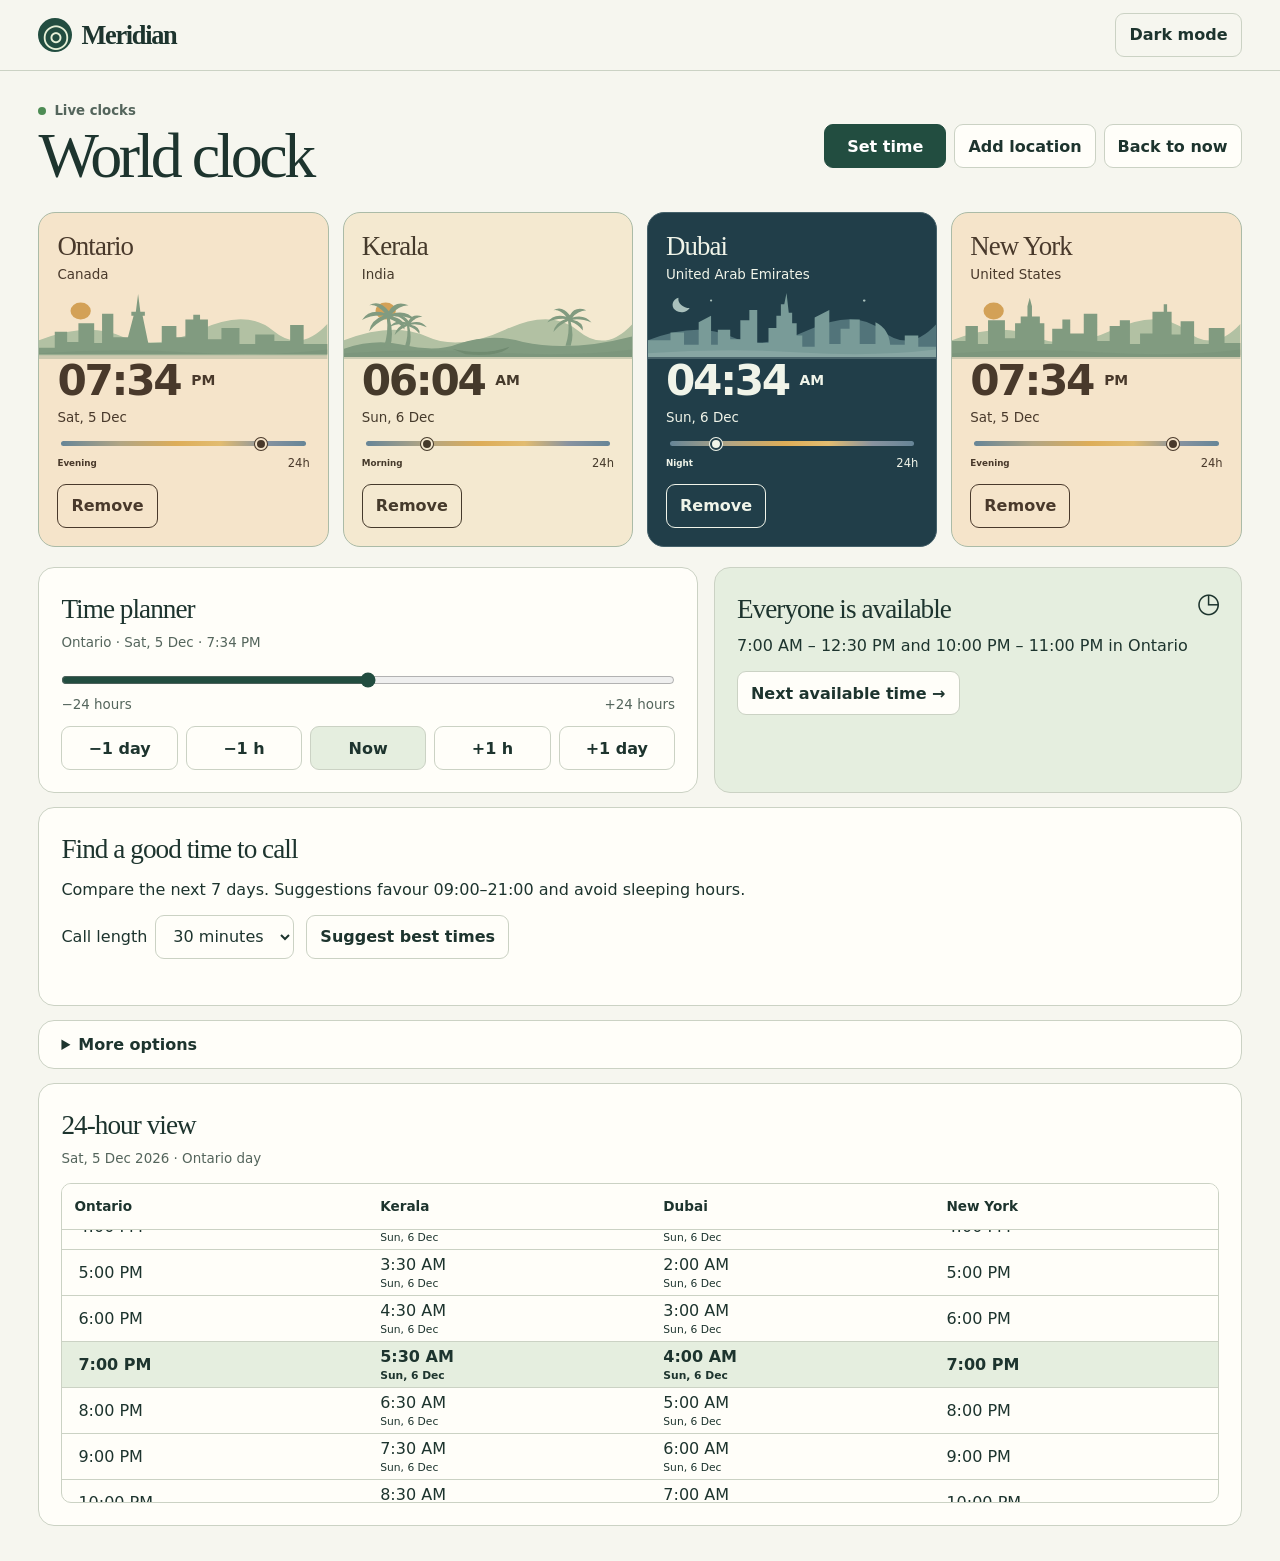
==== flexible/index.html @ 46a0be01 "Publish flexible world clock with locations and call suggestions" ====
<!doctype html>
<html lang="en"><head><meta charset="utf-8"><meta name="viewport" content="width=device-width, initial-scale=1"><meta name="theme-color" content="#183e38"><title>Meridian · Family world clock</title>
<link rel="manifest" href="./manifest.json"><link rel="icon" href="./icons/192.png"><link rel="apple-touch-icon" href="./icons/180.png"><link rel="stylesheet" href="./style.css"><script defer src="./time.js"></script><script defer src="./scenery.js"></script><script defer src="./app.js"></script></head>
<body><header><div class="wrap mast"><div class="brand"><span class="globe" aria-hidden="true">◎</span> Meridian</div><button id="theme" class="soft">Dark mode</button></div></header>
<main class="wrap"><section aria-labelledby="title"><div class="intro"><div><div class="status"><i></i><span id="state">Live clocks</span></div><h1 id="title">World clock</h1></div><div class="topActions"><button class="primary" id="set">Set time</button><button id="addCity">Add location</button><button id="backNow">Back to now</button></div></div><div class="cards" id="cards"></div><p id="dst" class="notice" hidden></p></section>
<div class="panels"><section class="box"><h2>Time planner</h2><p class="sub" id="basis"></p><label class="sr" for="slide">Adjust time up to 24 hours either way</label><input type="range" id="slide" min="-1440" max="1440" step="1" value="0"><div class="ends"><span>−24 hours</span><span>+24 hours</span></div><div class="steps" id="steps"></div></section>
<section class="box available"><div class="eyemark" aria-hidden="true">◷</div><h2>Everyone is available</h2><p id="windows"></p><button id="next">Next available time <span aria-hidden="true">→</span></button></section></div>
<section class="box suggestions"><h2>Find a good time to call</h2><p>Compare the next 7 days. Suggestions favour 09:00–21:00 and avoid sleeping hours.</p><label>Call length <select id="duration"><option value="30">30 minutes</option><option value="60">1 hour</option><option value="120">2 hours</option></select></label><button id="suggest">Suggest best times</button><div id="suggestions" aria-live="polite"></div></section><details class="box more"><summary>More options</summary><div class="options"><label>Availability range<select id="range"><option value="awake">Awake · 07:00–23:00</option><option value="comfortable">Comfortable · 09:00–21:00</option><option value="work">Work hours · 09:00–17:00</option></select></label><label><input type="checkbox" id="format"> 24-hour clock</label><label><input type="checkbox" id="large"> Large text</label><button id="copy">Copy all times</button><button id="share">Copy time link</button><button id="cal">Add to calendar</button></div></details>
<section class="box schedule"><h2>24-hour view</h2><p class="sub" id="tableDate"></p><div class="scroll" tabindex="0" aria-label="Scrollable hourly comparison"><table><thead><tr id="tableHead"></tr></thead><tbody id="rows"></tbody></table></div></section></main>
<dialog id="dlg"><form id="form"><h2>Set the time</h2><label>Place<select id="city"></select></label><label>Local date<input id="date" type="date" required min="1900-01-01" max="2099-12-31"></label><label>Local time<input id="time" type="time" required step="60"></label><label id="repeat" hidden>Repeated hour<select id="occ"><option value="0">First occurrence</option><option value="1">Second occurrence</option></select></label><p id="err" role="status"></p><div class="actions"><button type="button" id="cancel">Cancel</button><button class="primary">Set time</button></div></form></dialog><div id="toast" role="status"></div><dialog id="fallback"><label>Copy this text<textarea id="manual" readonly></textarea></label><button id="closeCopy">Close</button></dialog><dialog id="cityDialog"><h2>Add a location</h2><label>Search city or time zone<input type="search" id="searchCity" placeholder="London, Tokyo, Vancouver…" autocomplete="off"></label><div id="cityResults"></div><p>Your choices are saved on this device. Up to 12 locations.</p><button id="closeCities">Close</button></dialog></body></html>
---- flexible/style.css ----
*{box-sizing:border-box} :root{color-scheme:light;--bg:#f6f6ef;--surface:#fffef9;--ink:#1d342e;--muted:#54655c;--line:#cbd2c4;--green:#224d40;--on:#fff;--mint:#e5eedf;--focus:#a94800;--size:16px}
:root[data-dark]{color-scheme:dark;--bg:#15201f;--surface:#1e2c29;--ink:#eef4e9;--muted:#b8c8bc;--line:#52625a;--green:#b4dbbd;--on:#163427;--mint:#293a30;--focus:#ffb766}
body{margin:0;background:var(--bg);color:var(--ink);font:var(--size)/1.45 system-ui,-apple-system,sans-serif}button,input,select,textarea{font:inherit;color:inherit}button,select,input:not([type=checkbox]),summary,.options label{min-height:44px}button,select,input:not([type=range]):not([type=checkbox]),textarea{border:1px solid var(--line);border-radius:9px;background:var(--surface);padding:8px 13px}button,summary,select{cursor:pointer}button{font-weight:620;transition:background .15s,transform .15s}button:active{transform:translateY(1px)}button:hover{box-shadow:inset 0 0 0 1px currentColor}button:disabled{opacity:.65;cursor:default}.primary{background:var(--green);color:var(--on);border-color:var(--green);padding-inline:22px}.primary b{margin-left:10px}button:focus-visible,input:focus-visible,select:focus-visible,summary:focus-visible,[tabindex]:focus-visible,textarea:focus-visible{outline:3px solid var(--focus);outline-offset:2px}.wrap{width:min(1256px,94%);margin:auto}header{border-bottom:1px solid var(--line)}.mast,.intro,.actions,.ends{display:flex;align-items:center;justify-content:space-between}.mast{min-height:70px}.brand{font:600 1.65em Georgia,serif;letter-spacing:-.05em;display:flex;gap:9px;align-items:center}.globe{display:grid;place-items:center;width:34px;height:34px;border-radius:50%;background:#224d40;color:#e6f0d7;font:32px/1 Georgia}.soft{background:transparent}.intro{padding:30px 0 20px}.status{display:flex;align-items:center;gap:8px;font-size:.83em;color:var(--muted);font-weight:650}.status i{width:8px;height:8px;background:#4d8c54;border-radius:50%}body.planning .status i{background:#ad711b}h1,h2,h3,p{margin:0}h1,h2,h3{font-family:Georgia,'Times New Roman',serif;font-weight:500}h1{font-size:clamp(2.3em,5vw,4.2em);line-height:1.12;letter-spacing:-.055em}h2{font-size:1.7em;letter-spacing:-.035em}h3{font-size:1.68em;letter-spacing:-.035em;line-height:1.17}.cards{display:grid;grid-template-columns:repeat(4,minmax(0,1fr));gap:14px}.clock{--fg:#263b30;--tint:#eef0d9;position:relative;isolation:isolate;overflow:hidden;background:var(--tint);color:var(--fg);border:1px solid #abbba7;border-radius:17px;padding:18px}.clock[data-phase=night]{--tint:#213e49;--fg:#f0f4e9;border-color:#45616a}.clock[data-phase=dusk]{--tint:#f5e4ca;--fg:#49392b}.clock[data-phase=dawn]{--tint:#f4e9d0;--fg:#453a2b}.country,.date,.barlabel,.sub,.ends{font-size:.84em}.country{margin-top:3px}.phase{font-size:.76em;font-weight:650}.landscape{height:66px;margin:8px -18px 0;position:relative}.landscape svg{width:100%;height:100%;display:block}.digits{display:flex;align-items:center;font:550 clamp(1.8em,3.3vw,3.1em)/1.06 system-ui;font-variant-numeric:tabular-nums;letter-spacing:-.055em;white-space:nowrap}.digits button{color:inherit;font:inherit;letter-spacing:inherit;border:0;background:transparent;border-radius:5px;padding:0;min-width:44px;touch-action:none;user-select:none;-webkit-user-select:none}.digits .period{font:650 .33em/1 system-ui;letter-spacing:0;margin-left:1px}.date{font-variant-numeric:tabular-nums;margin-top:4px}.bar{position:relative;height:5px;margin:14px 4px 9px;border-radius:4px;background:linear-gradient(90deg,#668597,#b1a584 24%,#ddad58 47%,#e2bc70 65%,#8893a0 83%,#668597)}.bar:after{content:'';position:absolute;left:var(--pos);top:50%;width:8px;height:8px;border:2px solid var(--tint);border-radius:100%;background:var(--fg);transform:translate(-50%,-50%);box-shadow:0 0 0 1px var(--fg)}.barlabel{display:flex;justify-content:space-between;align-items:center;font-size:.72em}.panels{display:grid;grid-template-columns:1.25fr 1fr;gap:16px;margin:20px 0 14px}.box,dialog{padding:22px;border-radius:16px;border:1px solid var(--line);background:var(--surface);color:var(--ink)}.sub,.ends{color:var(--muted)}.sub{margin-top:4px}.available{background:var(--mint);position:relative}.eyemark{position:absolute;right:20px;top:15px;font-size:1.7em}.available h2{padding-right:30px}.available p{margin:5px 0 14px}.steps,.options,.actions{display:flex;gap:8px;flex-wrap:wrap}.steps button{flex:1;padding-inline:5px}.steps button:nth-child(3){background:var(--mint)}input[type=range]{display:block;width:100%;margin:5px 0 -7px;accent-color:var(--green)}.ends{margin-bottom:12px}.more{padding:0 22px}.more summary{padding-block:12px;font-weight:650}.options{align-items:center;padding:12px 0 20px}.options label{display:flex;align-items:center;gap:6px}.options label:first-child{flex-wrap:wrap}.options input{width:21px;height:21px;accent-color:var(--green)}.schedule{margin:14px 0 35px}.scroll{max-height:320px;overflow:auto;margin-top:14px;border:1px solid var(--line);border-radius:10px}table{width:100%;border-collapse:separate;border-spacing:0;font-variant-numeric:tabular-nums;text-align:left}td,th{padding:0 12px;height:46px;border-bottom:1px solid var(--line)}th{position:sticky;top:0;background:var(--surface);font-size:.85em}tr.selected{background:var(--mint);font-weight:700}tbody tr{cursor:pointer}td button{font:inherit;background:transparent;border:none;padding:0 4px}td small{display:block;font-size:.67em}dialog{width:min(390px,94vw);max-height:92dvh}dialog::backdrop{background:#132c2780}dialog label{display:grid;gap:4px;margin:12px 0;font-weight:600}dialog input,dialog select{width:100%;min-width:0}.actions{justify-content:flex-end;margin-top:16px}#err,.notice{color:var(--ink);background:var(--mint)}.notice{padding:10px;margin-top:10px;border-radius:8px}#toast:not(:empty){position:fixed;bottom:16px;left:50%;transform:translateX(-50%);background:var(--green);color:var(--on);padding:10px 18px;border-radius:10px;z-index:4}.sr{position:absolute;clip-path:inset(50%);width:1px;height:1px;overflow:hidden}[hidden]{display:none!important}:root[data-large]{--size:20px}:root[data-large] button,:root[data-large] summary,:root[data-large] select{min-height:52px}:root[data-large] .cards{grid-template-columns:repeat(auto-fit,minmax(min(250px,100%),1fr))}:root[data-large] .digits{font-size:2.9em}
@media(max-width:880px){.cards{grid-template-columns:repeat(2,minmax(0,1fr))}.panels{grid-template-columns:1fr 1fr}.clock{padding:14px}.landscape{margin-inline:-14px}.digits{font-size:2.4em}}
@media(max-width:620px){.wrap{width:calc(100% - 24px)}.mast{min-height:53px}.brand{font-size:1.45em}.intro{padding:13px 0}.cards{gap:8px}.clock{border-radius:12px;padding:10px}.country{font-size:.74em}.landscape{height:37px;margin:3px -10px 0}.digits{font-size:1.85em}.digits button{min-width:44px}.digits .period{font-size:.4em}.date{font-size:.75em}.bar{margin:8px 4px}.barlabel{font-size:.65em}h3{font-size:1.48em}.panels{grid-template-columns:1fr;gap:10px;margin:12px 0}.box{padding:15px}.more{padding:0 15px}.steps{gap:4px}td,th{padding:0 4px;font-size:.82em}td button{min-width:44px}.options{align-items:stretch;flex-direction:column}.scroll{max-height:260px}}
@media(prefers-reduced-motion:reduce){*,*::before,*::after{transition:none!important;scroll-behavior:auto!important}}


.topActions{display:flex;gap:8px;flex-wrap:wrap;justify-content:flex-end}.remove{margin-top:12px;background:transparent!important;color:inherit;border-color:currentColor}.suggestions{margin:14px 0}.suggestions p{margin:8px 0 14px}.suggestions label{display:inline-flex;gap:8px;align-items:center;margin-right:12px}#suggestions,#cityResults{display:grid;gap:8px;margin:12px 0}#suggestions button{text-align:left;line-height:1.6}#cityResults{max-height:45vh;overflow:auto}#cityResults button{text-align:left}table{min-width:520px}.cards{grid-template-columns:repeat(auto-fit,minmax(min(260px,100%),1fr))}@media(max-width:620px){.cards{grid-template-columns:repeat(2,minmax(0,1fr))}.intro{gap:8px}.topActions{max-width:50%}.topActions button{width:100%}.clock h3{overflow-wrap:anywhere}}
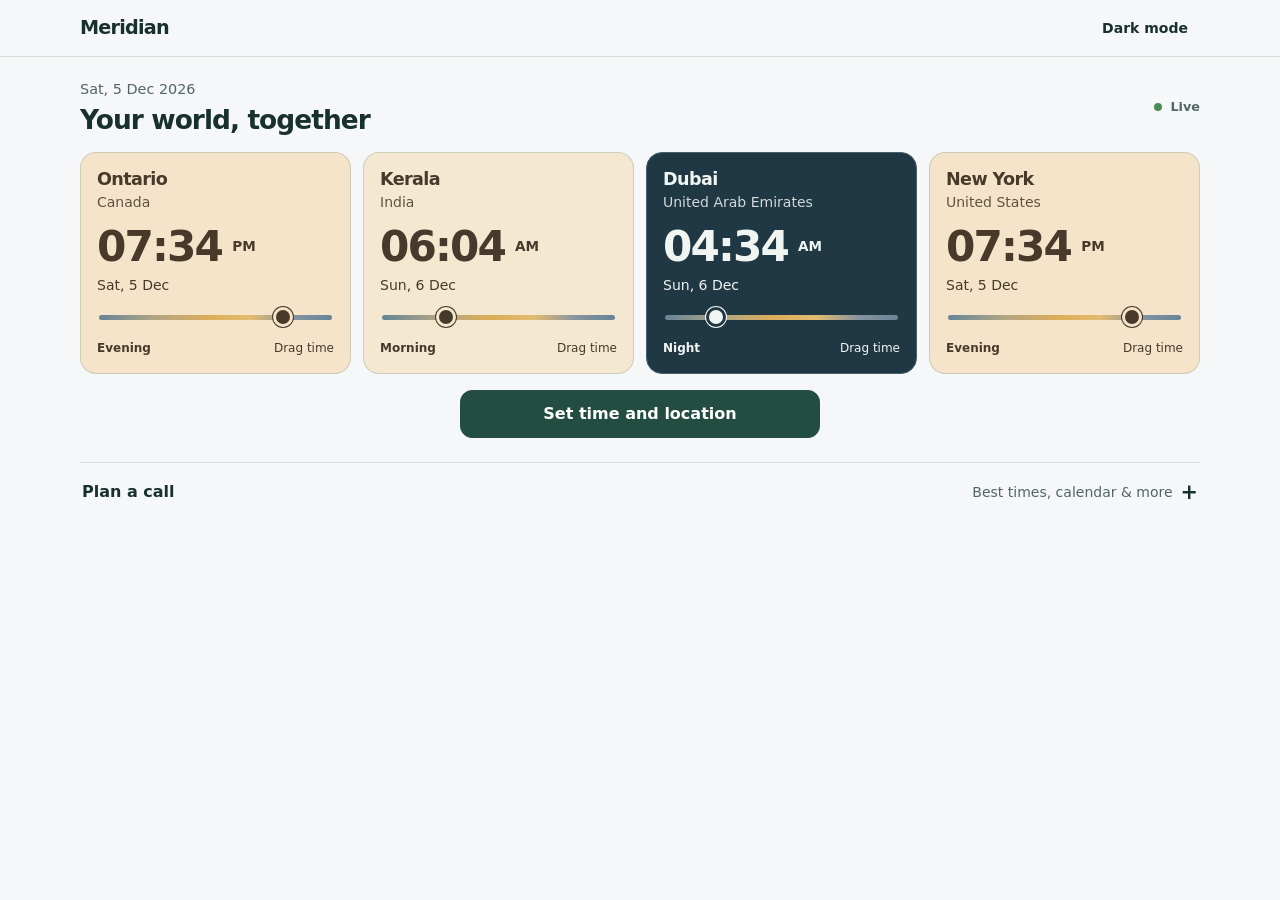
==== commit 6a4994b9: "Simplify mobile home screen with date, compact clocks and unified settings" ====
--- a/flexible/index.html
+++ b/flexible/index.html
@@ -1,10 +1,10 @@
 <!doctype html>
-<html lang="en"><head><meta charset="utf-8"><meta name="viewport" content="width=device-width, initial-scale=1"><meta name="theme-color" content="#183e38"><title>Meridian · Family world clock</title>
+<html lang="en"><head><meta charset="utf-8"><meta name="viewport" content="width=device-width, initial-scale=1"><meta name="theme-color" content="#183e38"><title>Meridian · World clock</title>
 <link rel="manifest" href="./manifest.json"><link rel="icon" href="./icons/192.png"><link rel="apple-touch-icon" href="./icons/180.png"><link rel="stylesheet" href="./style.css"><script defer src="./time.js"></script><script defer src="./scenery.js"></script><script defer src="./app.js"></script></head>
-<body><header><div class="wrap mast"><div class="brand"><span class="globe" aria-hidden="true">◎</span> Meridian</div><button id="theme" class="soft">Dark mode</button></div></header>
-<main class="wrap"><section aria-labelledby="title"><div class="intro"><div><div class="status"><i></i><span id="state">Live clocks</span></div><h1 id="title">World clock</h1></div><div class="topActions"><button class="primary" id="set">Set time</button><button id="addCity">Add location</button><button id="backNow">Back to now</button></div></div><div class="cards" id="cards"></div><p id="dst" class="notice" hidden></p></section>
-<div class="panels"><section class="box"><h2>Time planner</h2><p class="sub" id="basis"></p><label class="sr" for="slide">Adjust time up to 24 hours either way</label><input type="range" id="slide" min="-1440" max="1440" step="1" value="0"><div class="ends"><span>−24 hours</span><span>+24 hours</span></div><div class="steps" id="steps"></div></section>
-<section class="box available"><div class="eyemark" aria-hidden="true">◷</div><h2>Everyone is available</h2><p id="windows"></p><button id="next">Next available time <span aria-hidden="true">→</span></button></section></div>
+<body><header><div class="wrap mast"><div class="brand">Meridian</div><button id="theme" class="soft">Dark mode</button></div></header>
+<main class="wrap"><section aria-labelledby="title"><div class="intro"><div><p class="front-date" id="frontDate"></p><h1 id="title">Your world, together</h1></div><div class="status"><i></i><span id="state">Live clocks</span></div></div><div class="cards" id="cards"></div><button class="primary set-main" id="set">Set time and location</button><p id="dst" class="notice" hidden></p></section>
+<details class="planner" id="planner"><summary>Plan a call <span>Best times, calendar &amp; more</span></summary><div class="planner-content"><div class="planner-now"><button id="backNow">Back to now</button></div><div class="panels"><section class="box"><h2>Time planner</h2><p class="sub" id="basis"></p><label class="sr" for="slide">Adjust time up to 24 hours either way</label><input type="range" id="slide" min="-1440" max="1440" step="1" value="0"><div class="ends"><span>−24 hours</span><span>+24 hours</span></div><div class="steps" id="steps"></div></section>
+<section class="box available"><h2>Everyone is available</h2><p id="windows"></p><button id="next">Next available time</button></section></div>
 <section class="box suggestions"><h2>Find a good time to call</h2><p>Compare the next 7 days. Suggestions favour 09:00–21:00 and avoid sleeping hours.</p><label>Call length <select id="duration"><option value="30">30 minutes</option><option value="60">1 hour</option><option value="120">2 hours</option></select></label><button id="suggest">Suggest best times</button><div id="suggestions" aria-live="polite"></div></section><details class="box more"><summary>More options</summary><div class="options"><label>Availability range<select id="range"><option value="awake">Awake · 07:00–23:00</option><option value="comfortable">Comfortable · 09:00–21:00</option><option value="work">Work hours · 09:00–17:00</option></select></label><label><input type="checkbox" id="format"> 24-hour clock</label><label><input type="checkbox" id="large"> Large text</label><button id="copy">Copy all times</button><button id="share">Copy time link</button><button id="cal">Add to calendar</button></div></details>
-<section class="box schedule"><h2>24-hour view</h2><p class="sub" id="tableDate"></p><div class="scroll" tabindex="0" aria-label="Scrollable hourly comparison"><table><thead><tr id="tableHead"></tr></thead><tbody id="rows"></tbody></table></div></section></main>
-<dialog id="dlg"><form id="form"><h2>Set the time</h2><label>Place<select id="city"></select></label><label>Local date<input id="date" type="date" required min="1900-01-01" max="2099-12-31"></label><label>Local time<input id="time" type="time" required step="60"></label><label id="repeat" hidden>Repeated hour<select id="occ"><option value="0">First occurrence</option><option value="1">Second occurrence</option></select></label><p id="err" role="status"></p><div class="actions"><button type="button" id="cancel">Cancel</button><button class="primary">Set time</button></div></form></dialog><div id="toast" role="status"></div><dialog id="fallback"><label>Copy this text<textarea id="manual" readonly></textarea></label><button id="closeCopy">Close</button></dialog><dialog id="cityDialog"><h2>Add a location</h2><label>Search city or time zone<input type="search" id="searchCity" placeholder="London, Tokyo, Vancouver…" autocomplete="off"></label><div id="cityResults"></div><p>Your choices are saved on this device. Up to 12 locations.</p><button id="closeCities">Close</button></dialog></body></html>
+<section class="box schedule"><h2>24-hour view</h2><p class="sub" id="tableDate"></p><div class="scroll" tabindex="0" aria-label="Scrollable hourly comparison"><table><thead><tr id="tableHead"></tr></thead><tbody id="rows"></tbody></table></div></section></div></details></main>
+<dialog id="dlg"><form id="form"><h2>Set time and location</h2><label>Place<select id="city"></select></label><label>Local date<input id="date" type="date" required min="1900-01-01" max="2099-12-31"></label><label>Local time<input id="time" type="time" required step="60"></label><label id="repeat" hidden>Repeated hour<select id="occ"><option value="0">First occurrence</option><option value="1">Second occurrence</option></select></label><p id="err" role="status"></p><details class="manage"><summary>Manage locations</summary><div id="locationList"></div><button type="button" id="addCity">Add location</button></details><div class="actions"><button type="button" id="cancel">Cancel</button><button class="primary">Set time</button></div></form></dialog><div id="toast" role="status"></div><dialog id="fallback"><label>Copy this text<textarea id="manual" readonly></textarea></label><button id="closeCopy">Close</button></dialog><dialog id="cityDialog"><h2>Add a location</h2><label>Search city or time zone<input type="search" id="searchCity" placeholder="London, Tokyo, Vancouver…" autocomplete="off"></label><div id="cityResults"></div><p>Your choices are saved on this device. Up to 12 locations.</p><button id="closeCities">Close</button></dialog></body></html>
--- a/flexible/style.css
+++ b/flexible/style.css
@@ -6,4 +6,14 @@
 @media(prefers-reduced-motion:reduce){*,*::before,*::after{transition:none!important;scroll-behavior:auto!important}}
 
 
-.topActions{display:flex;gap:8px;flex-wrap:wrap;justify-content:flex-end}.remove{margin-top:12px;background:transparent!important;color:inherit;border-color:currentColor}.suggestions{margin:14px 0}.suggestions p{margin:8px 0 14px}.suggestions label{display:inline-flex;gap:8px;align-items:center;margin-right:12px}#suggestions,#cityResults{display:grid;gap:8px;margin:12px 0}#suggestions button{text-align:left;line-height:1.6}#cityResults{max-height:45vh;overflow:auto}#cityResults button{text-align:left}table{min-width:520px}.cards{grid-template-columns:repeat(auto-fit,minmax(min(260px,100%),1fr))}@media(max-width:620px){.cards{grid-template-columns:repeat(2,minmax(0,1fr))}.intro{gap:8px}.topActions{max-width:50%}.topActions button{width:100%}.clock h3{overflow-wrap:anywhere}}+.topActions{display:flex;gap:8px;flex-wrap:wrap;justify-content:flex-end}.remove{margin-top:12px;background:transparent!important;color:inherit;border-color:currentColor}.suggestions{margin:14px 0}.suggestions p{margin:8px 0 14px}.suggestions label{display:inline-flex;gap:8px;align-items:center;margin-right:12px}#suggestions,#cityResults{display:grid;gap:8px;margin:12px 0}#suggestions button{text-align:left;line-height:1.6}#cityResults{max-height:45vh;overflow:auto}#cityResults button{text-align:left}table{min-width:520px}.cards{grid-template-columns:repeat(auto-fit,minmax(min(260px,100%),1fr))}@media(max-width:620px){.cards{grid-template-columns:repeat(2,minmax(0,1fr))}.intro{gap:8px}.topActions{max-width:50%}.topActions button{width:100%}.clock h3{overflow-wrap:anywhere}}
+.bar.interactive{height:44px;margin:2px 4px;background:none;isolation:isolate;overflow:visible}.bar.interactive:before{content:'';position:absolute;left:0;right:0;top:20px;height:5px;border-radius:4px;background:linear-gradient(90deg,#668597,#b1a584 24%,#ddad58 47%,#e2bc70 65%,#8893a0 83%,#668597);z-index:-1}.bar.interactive:after{display:none}input.city-scrub[type=range]{appearance:none;-webkit-appearance:none;width:100%;height:44px;min-height:44px;margin:0;padding:0;border:0;border-radius:0;background:transparent;cursor:ew-resize;touch-action:none;display:block;color:inherit}input.city-scrub::-webkit-slider-runnable-track{height:5px;background:transparent}input.city-scrub::-moz-range-track{height:5px;background:transparent}input.city-scrub::-webkit-slider-thumb{-webkit-appearance:none;width:20px;height:20px;margin-top:-7.5px;border-radius:50%;background:var(--fg);border:3px solid var(--tint);box-shadow:0 0 0 1px var(--fg)}input.city-scrub::-moz-range-thumb{width:14px;height:14px;border-radius:50%;background:var(--fg);border:3px solid var(--tint);box-shadow:0 0 0 1px var(--fg)}
+
+input.city-scrub:focus-visible{outline:3px solid var(--focus);outline-offset:1px;border-radius:8px}input.city-scrub:active{cursor:grabbing}.clock{contain:layout style}.digits button{font-variant-numeric:tabular-nums}.barlabel{gap:8px;min-height:20px}.barlabel span:last-child{text-align:right}.scroll{overscroll-behavior:contain;scrollbar-gutter:stable}button,input,select{-webkit-tap-highlight-color:transparent}.clock .remove{min-height:44px}.suggestions button{overflow-wrap:anywhere}@media(prefers-reduced-motion:no-preference){dialog[open]{animation:appear .12s ease-out}@keyframes appear{from{opacity:0;transform:translateY(4px)}to{opacity:1;transform:translateY(0)}}}
+
+/* Compact mobile-first clock view */
+:root{--bg:#f5f7f9;--surface:#fff;--ink:#18312e;--muted:#536662;--line:#d6e0dc;--mint:#e9f1ed}:root[data-dark]{--bg:#101b1b;--surface:#192827;--ink:#eff6f2;--muted:#b6c7c0;--line:#405650;--mint:#263c33}
+.wrap{width:min(1120px,calc(100% - 32px))}.mast{min-height:56px}.brand{font:700 1.2rem/1.2 system-ui;letter-spacing:-.04em}.mast button{font-size:.875rem;background:transparent;padding:6px 12px;border:0}.intro{padding:22px 0 16px;gap:14px;align-items:center}.front-date{font-size:.9rem;color:var(--muted);font-variant-numeric:tabular-nums;margin-bottom:4px}h1,h2,h3{font-family:system-ui,-apple-system,sans-serif;font-weight:650;letter-spacing:-.035em}h1{font-size:1.65rem;line-height:1.2}h2{font-size:1.2rem}h3{font-size:1.1rem;line-height:1.2}.status{font-size:.8rem;flex-shrink:0}.cards{grid-template-columns:repeat(4,minmax(0,1fr));gap:12px}.clock{padding:16px;border-radius:16px;border-color:#9aaa9b70;box-shadow:none}.clock[data-phase=day]{--tint:#edf3e8;--fg:#223f31}.clock[data-phase=night]{--tint:#203843;--fg:#f0f5f2}.country{font-size:.875rem;margin:2px 0 12px;opacity:.85}.landscape{display:none}.digits{font:600 clamp(2rem,3.3vw,2.75rem)/1.08 system-ui;letter-spacing:-.045em}.digits button{min-width:44px;min-height:44px}.digits .period{font-size:.85rem;min-width:44px;margin-left:0;letter-spacing:0}.date{font-size:.875rem;margin:5px 0 0}.bar.interactive{margin:0 2px;height:44px}.barlabel{font-size:.75rem;min-height:18px;line-height:1.3}.barlabel .phase{font-size:inherit}.set-main{display:block;width:min(100%,360px);margin:16px auto 0;min-height:48px;border-radius:12px}.planner{margin:24px 0 32px;border-top:1px solid var(--line)}.planner>summary{padding:14px 2px;display:flex;justify-content:space-between;align-items:center;gap:8px;font-weight:650;list-style:none;min-height:56px}.planner>summary:after{content:'+';font-size:1.3rem;order:2}.planner[open]>summary:after{content:'−'}.planner>summary span{font-size:.875rem;color:var(--muted);font-weight:400;margin-left:auto}.planner-content{padding-top:4px}.planner-now{text-align:right}.planner-now button{font-size:.875rem}.panels{margin-top:12px}.box{padding:18px;border-radius:12px}.more{padding:0 18px}.available h2{padding-right:0}.suggestions p{font-size:.9rem;color:var(--muted)}dialog{width:min(430px,94vw);border-radius:18px;padding:22px;overflow-y:auto}.manage{border-top:1px solid var(--line);margin-top:16px;padding-top:4px}.manage summary{padding:12px 0;font-weight:600}.location-item{display:flex;align-items:center;justify-content:space-between;gap:12px;border-bottom:1px solid var(--line);padding:4px 0}.location-item .remove{margin:0;font-size:.875rem;border:0;min-height:44px}.manage #addCity{width:100%;margin-top:10px}.schedule{margin-bottom:0}.notice{font-size:.875rem}
+@media(max-width:880px){.cards{grid-template-columns:repeat(2,minmax(0,1fr))}.panels{grid-template-columns:1fr 1fr}.digits{font-size:2.5rem}}
+@media(max-width:620px){.wrap{width:calc(100% - 24px)}.mast{min-height:48px}.intro{padding:14px 0 12px}h1{font-size:1.25rem}.front-date{font-size:.875rem}.cards{gap:8px}.clock{padding:12px;border-radius:12px}.clock h3{font-size:1rem}.country{font-size:.8125rem;margin-bottom:5px}.digits{font-size:1.9rem}.digits .period{font-size:.75rem}.date{font-size:.8125rem;margin-top:1px}.barlabel{font-size:.6875rem}.status{font-size:.75rem;gap:5px}.set-main{margin-top:12px}.planner{margin-top:18px}.planner>summary span{font-size:.75rem}.panels{grid-template-columns:1fr}.box{padding:14px}.more{padding:0 14px}}
+:root[data-large] .clock{padding:16px}:root[data-large] .digits{font-size:2.9rem}:root[data-large] .date,:root[data-large] .country{font-size:1rem}:root[data-large] .cards{grid-template-columns:repeat(auto-fit,minmax(min(260px,100%),1fr))}
